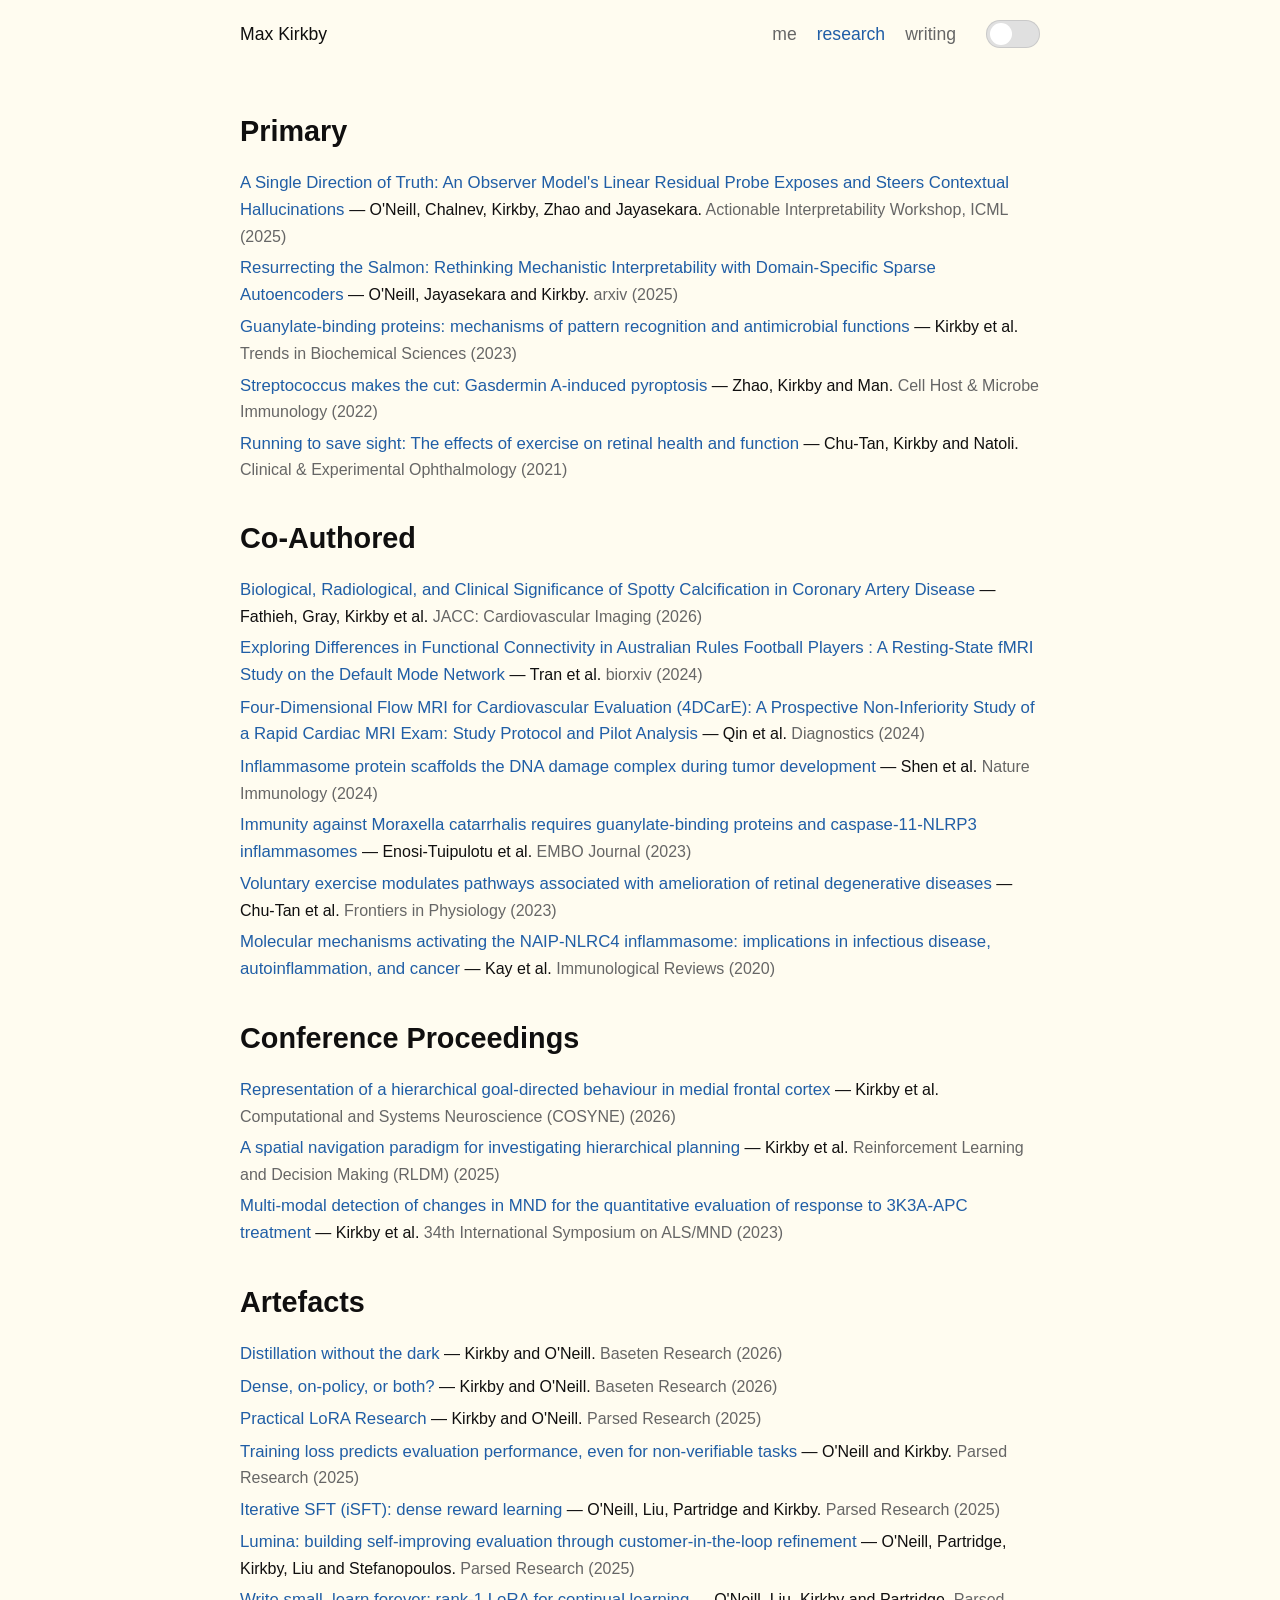
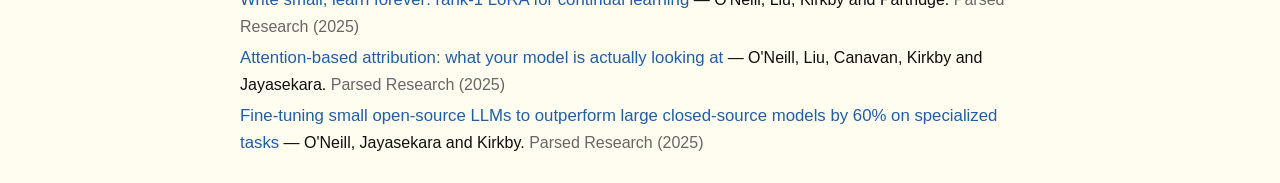
==== research.html @ 0f016e40 "latest co-author" ====
<!DOCTYPE html>
<html lang="en">
<head>
    <meta charset="UTF-8">
    <meta name="viewport" content="width=device-width, initial-scale=1.0">
    <title>Max Kirkby - Research</title>
    <link rel="icon" href="images/dithered-icon.png" type="image/png">
    <style>
        :root {
            --background-color: rgb(255, 252, 240);
            --text-color: rgb(16, 15, 15);
            --link-color: rgb(32, 94, 166);
            --nav-color: #666666;
            --nav-hover-color: rgb(32, 94, 166);
        }
        
        [data-theme="dark"] {
            --background-color: #1f2022;
            --text-color: #e0e0e0;
            --link-color: rgb(94, 151, 218);
            --nav-color: #a0a0a0;
            --nav-hover-color: rgb(94, 151, 218);
        }
        
        body {
            font-family: -apple-system, BlinkMacSystemFont, "Segoe UI", Roboto, Helvetica, Arial, sans-serif;
            background-color: var(--background-color);
            color: var(--text-color);
            line-height: 1.6;
            max-width: 800px;
            margin: 0 auto;
            padding: 20px;
            transition: background-color 0.3s ease, color 0.3s ease;
        }
        
        header {
            display: flex;
            justify-content: space-between;
            align-items: center;
            margin-bottom: 60px;
        }
        
        nav {
            display: flex;
            gap: 20px;
            align-items: center;
        }
        
        nav a {
            color: var(--nav-color);
            text-decoration: none;
            font-size: 1.1rem;
            transition: color 0.3s ease;
        }
        
        nav a:hover {
            color: var(--nav-hover-color);
        }
        
        nav a.active {
            color: var(--nav-hover-color);
            font-weight: 500;
        }
        
        h1 {
            font-size: 2.2rem;
            margin-bottom: 1.5rem;
            font-weight: 600;
        }
        
        h2 {
            font-size: 1.8rem;
            margin-top: 2rem;
            margin-bottom: 1rem;
            font-weight: 600;
        }
        
        h3 {
            font-size: 1.4rem;
            margin-top: 2rem;
            margin-bottom: 0.8rem;
            font-weight: 600;
        }
        
        p {
            margin-bottom: 1.2rem;
            font-size: 1.1rem;
        }
        
        a {
            color: var(--link-color);
            text-decoration: none;
            transition: opacity 0.2s ease;
        }
        
        a:hover {
            opacity: 0.8;
        }
        
        .external-link::after {
            content: "↗";
            display: inline-block;
            margin-left: 3px;
        }
        
        ol, ul {
            padding-left: 2rem;
        }
        
        li {
            margin-bottom: 1.5rem;
        }
        
        /* Compact papers list */
        .papers-list {
            list-style: none;
            padding-left: 0;
            margin: 0.6rem 0 0 0;
        }

        .papers-list li {
            margin: 0.35rem 0;
        }

        .papers-list .title {
            font-size: 1.05rem;
            font-weight: 500;
        }

        .papers-list .meta {
            color: #666;
        }

        [data-theme="dark"] .papers-list .meta {
            color: #aaa;
        }

        .paper-title {
            font-size: 1.2rem;
            font-weight: 500;
            margin-bottom: 0.3rem;
        }
        
        .paper-authors {
            margin-bottom: 0.3rem;
        }
        
        .paper-journal {
            font-style: italic;
            margin-bottom: 0.5rem;
            color: #666;
        }
        
        [data-theme="dark"] .paper-journal {
            color: #aaa;
        }
        
        .download-link {
            display: inline-block;
            margin-top: 0.3rem;
        }
        
        .paper-description {
            color: #666;
            font-size: 1rem;
            margin-top: 0.5rem;
            margin-left: 0.5rem;
        }
        
        [data-theme="dark"] .paper-description {
            color: #aaa;
        }
        
        /* Theme toggle styling */
        .theme-toggle-wrapper {
            position: relative;
            display: inline-block;
            width: 54px;
            height: 28px;
            margin-left: 10px;
        }
        
        .theme-toggle {
            opacity: 0;
            width: 0;
            height: 0;
        }
        
        .toggle-slider {
            position: absolute;
            cursor: pointer;
            top: 0;
            left: 0;
            right: 0;
            bottom: 0;
            background-color: #e0e0e0;
            transition: .4s;
            border-radius: 28px;
            border: 1px solid rgba(0, 0, 0, 0.1);
        }
        
        .toggle-slider:before {
            position: absolute;
            content: "";
            height: 22px;
            width: 22px;
            left: 3px;
            bottom: 2px;
            background-color: white;
            transition: .4s;
            border-radius: 50%;
        }
        
        .theme-toggle:checked + .toggle-slider {
            background-color: #3a3a3a;
        }
        
        .theme-toggle:checked + .toggle-slider:before {
            transform: translateX(26px);
        }
        
        .site-title {
            font-weight: 500;
            font-size: 1.1rem;
        }
        
        .resource-links {
            display: inline-block;
            margin-left: 0.5rem;
        }

        
    </style>
</head>
<body>
    <header>
        <div class="site-title">
            <span>Max Kirkby</span>
        </div>
        <nav>
            <a href="index.html">me</a>
            <a href="research.html" class="active">research</a>
            <a href="#">writing</a>
            <label class="theme-toggle-wrapper">
                <input type="checkbox" class="theme-toggle">
                <span class="toggle-slider"></span>
            </label>
        </nav>
    </header>

    <main>       
        <section>
            <h2>Primary</h2>
            <ul class="papers-list">
                <li>
                    <a class="title" href="https://arxiv.org/abs/2507.23221">A Single Direction of Truth: An Observer Model's Linear Residual Probe Exposes and Steers Contextual Hallucinations
                    </a>
                     — O'Neill, Chalnev, Kirkby, Zhao and Jayasekara. <span class="meta">Actionable Interpretability Workshop, ICML (2025)</span>
                </li>
                <li>
                    <a class="title" href="https://arxiv.org/abs/2508.09363">Resurrecting the Salmon: Rethinking Mechanistic Interpretability with Domain-Specific Sparse Autoencoders</a>
                     — O'Neill, Jayasekara and Kirkby. <span class="meta">arxiv (2025)</span>
                </li>
                <li>
                    <a class="title" href="https://www.cell.com/trends/biochemical-sciences/fulltext/S0968-0004(23)00165-2">Guanylate-binding proteins: mechanisms of pattern recognition and antimicrobial functions</a>
                     — Kirkby et al. <span class="meta">Trends in Biochemical Sciences (2023)</span>
                </li>
                <li>
                    <a class="title" href="https://www.cell.com/cell-host-microbe/fulltext/S1931-3128(22)00133-0">Streptococcus makes the cut: Gasdermin A-induced pyroptosis</a>
                     — Zhao, Kirkby and Man. <span class="meta">Cell Host & Microbe Immunology (2022)</span>
                </li>
                <li>
                    <a class="title" href="https://onlinelibrary.wiley.com/doi/abs/10.1111/ceo.14023">Running to save sight: The effects of exercise on retinal health and function</a>
                     — Chu-Tan, Kirkby and Natoli. <span class="meta">Clinical & Experimental Ophthalmology (2021)</span>
                </li>
            </ul>
        </section>

        <section>
            <h2>Co-Authored</h2>
            <ul class="papers-list">
                <li>
                    <a class="title" href="https://www.sciencedirect.com/science/article/abs/pii/S1936878X26000963">Biological, Radiological, and Clinical Significance of Spotty Calcification in Coronary Artery Disease</a>
                     — Fathieh, Gray, Kirkby et al. <span class="meta">JACC: Cardiovascular Imaging (2026)</span>
                </li>
                <li>
                    <a class="title" href="https://www.biorxiv.org/content/10.1101/2024.09.15.613156v1.abstract">Exploring Differences in Functional Connectivity in Australian Rules Football Players : A Resting-State fMRI Study on the Default Mode Network
                    </a>
                     — Tran et al. <span class="meta">biorxiv (2024)</span>
                </li>

                <li>
                    <a class="title" href="https://pubmed.ncbi.nlm.nih.gov/39594256/#:~:text=Methods%3A%204DCarE%20(4D%2Dflow,(45%2D60%20min).">Four-Dimensional Flow MRI for Cardiovascular Evaluation (4DCarE): A Prospective Non-Inferiority Study of a Rapid Cardiac MRI Exam: Study Protocol and Pilot Analysis</a>
                     — Qin et al. <span class="meta">Diagnostics (2024)</span>
                </li>
                <li>
                    <a class="title" href="https://www.nature.com/articles/s41590-024-01988-6">Inflammasome protein scaffolds the DNA damage complex during tumor development</a>
                     — Shen et al. <span class="meta">Nature Immunology (2024)</span>
                </li>
                <li>
                    <a class="title" href="https://www.embopress.org/doi/full/10.15252/embj.2022112558">Immunity against Moraxella catarrhalis requires guanylate‐binding proteins and caspase‐11‐NLRP3 inflammasomes</a>
                     — Enosi-Tuipulotu et al. <span class="meta">EMBO Journal (2023)</span>
                </li>
                <li>
                    <a class="title" href="https://www.frontiersin.org/journals/physiology/articles/10.3389/fphys.2023.1116898/full">Voluntary exercise modulates pathways associated with amelioration of retinal degenerative diseases</a>
                     — Chu-Tan et al. <span class="meta">Frontiers in Physiology (2023)</span>
                </li>
                <li>
                    <a class="title" href="https://onlinelibrary.wiley.com/doi/abs/10.1111/imr.12906">Molecular mechanisms activating the NAIP‐NLRC4 inflammasome: implications in infectious disease, autoinflammation, and cancer</a>
                     — Kay et al. <span class="meta">Immunological Reviews (2020)</span>
                </li>
            </ul>
        </section>

        <section>
            <h2>Conference Proceedings</h2>
            <ul class="papers-list">
                <li>
                    <a class="title" href="">Representation of a hierarchical goal-directed behaviour in medial frontal cortex</a>
                     — Kirkby et al. <span class="meta">Computational and Systems Neuroscience (COSYNE) (2026)</span>
                </li>
                <li>
                    <a class="title" href="https://rldm.org/">A spatial navigation paradigm for investigating hierarchical planning</a>
                     — Kirkby et al. <span class="meta">Reinforcement Learning and Decision Making (RLDM) (2025)</span>
                </li>
                <li>
                    <a class="title" href="https://symposium.mndassociation.org/wp-content/uploads/2023/11/LOW-RES-FOR-WEBSITE-FINAL.pdf">Multi-modal detection of changes in MND for the quantitative evaluation of response to 3K3A-APC treatment</a>
                     — Kirkby et al. <span class="meta">34th International Symposium on ALS/MND (2023)</span>
                </li>
            </ul>
        </section>

        <section>
            <h2>Artefacts</h2>
            <ul class="papers-list">
                <li>
                    <a class="title" href="https://www.baseten.co/resources/research/distillation-without-the-dark/">Distillation without the dark</a>
                     — Kirkby and O'Neill. <span class="meta">Baseten Research (2026)</span>
                </li>
                <li>
                    <a class="title" href="https://www.baseten.co/research/dense-on-policy-or-both/">Dense, on-policy, or both?</a>
                     — Kirkby and O'Neill. <span class="meta">Baseten Research (2026)</span>
                </li>
                <li>
                    <a class="title" href="https://parsed.com/research/practical-lora-research">Practical LoRA Research</a>
                     — Kirkby and O'Neill. <span class="meta">Parsed Research (2025)</span>
                </li>
                <li>
                    <a class="title" href="https://parsed.com/research/training-loss-predicts-evaluation-performance-even-for-non-verifiable-tasks">Training loss predicts evaluation performance, even for non-verifiable tasks</a>
                     — O'Neill and Kirkby. <span class="meta">Parsed Research (2025)</span>
                </li>
                <li>
                    <a class="title" href="https://parsed.com/research/iterative-sft">Iterative SFT (iSFT): dense reward learning</a>
                     — O'Neill, Liu, Partridge and Kirkby. <span class="meta">Parsed Research (2025)</span>
                </li>
                <li>
                    <a class="title" href="https://parsed.com/research/lumina-building-self-improving-evaluation-through-customer-in-the-loop-refinement">Lumina: building self-improving evaluation through customer-in-the-loop refinement</a>
                     — O'Neill, Partridge, Kirkby, Liu and Stefanopoulos. <span class="meta">Parsed Research (2025)</span>
                </li>
                <li>
                    <a class="title" href="https://parsed.com/research/write-small-learn-forever-rank-1-lora-for-continual-learning">Write small, learn forever: rank-1 LoRA for continual learning</a>
                     — O'Neill, Liu, Kirkby and Partridge. <span class="meta">Parsed Research (2025)</span>
                </li>
                <li>
                    <a class="title" href="https://parsed.com/research/attention-based-attribution-what-your-model-is-actually-looking-at">Attention-based attribution: what your model is actually looking at</a>
                     — O'Neill, Liu, Canavan, Kirkby and Jayasekara. <span class="meta">Parsed Research (2025)</span>
                </li>
                <li>
                    <a class="title" href="https://parsed.com/research/fine-tuning-small-open-source-llms-to-outperform-large-closed-source-models-by-60-on-specialized-tasks">Fine-tuning small open-source LLMs to outperform large closed-source models by 60% on specialized tasks</a>
                     — O'Neill, Jayasekara and Kirkby. <span class="meta">Parsed Research (2025)</span>
                </li>
            </ul>
        </section>
    </main>

    <script>
        const themeToggle = document.querySelector('.theme-toggle');
        
        function setTheme(isDark) {
            if (isDark) {
                document.body.setAttribute('data-theme', 'dark');
                themeToggle.checked = true;
            } else {
                document.body.removeAttribute('data-theme');
                themeToggle.checked = false;
            }
            localStorage.setItem('darkMode', isDark ? 'true' : 'false');
        }
        
        const savedDarkMode = localStorage.getItem('darkMode') === 'true';
        
        setTheme(savedDarkMode);
        
        themeToggle.addEventListener('change', () => {
            setTheme(themeToggle.checked);
        });

        
    </script>
</body>
</html>
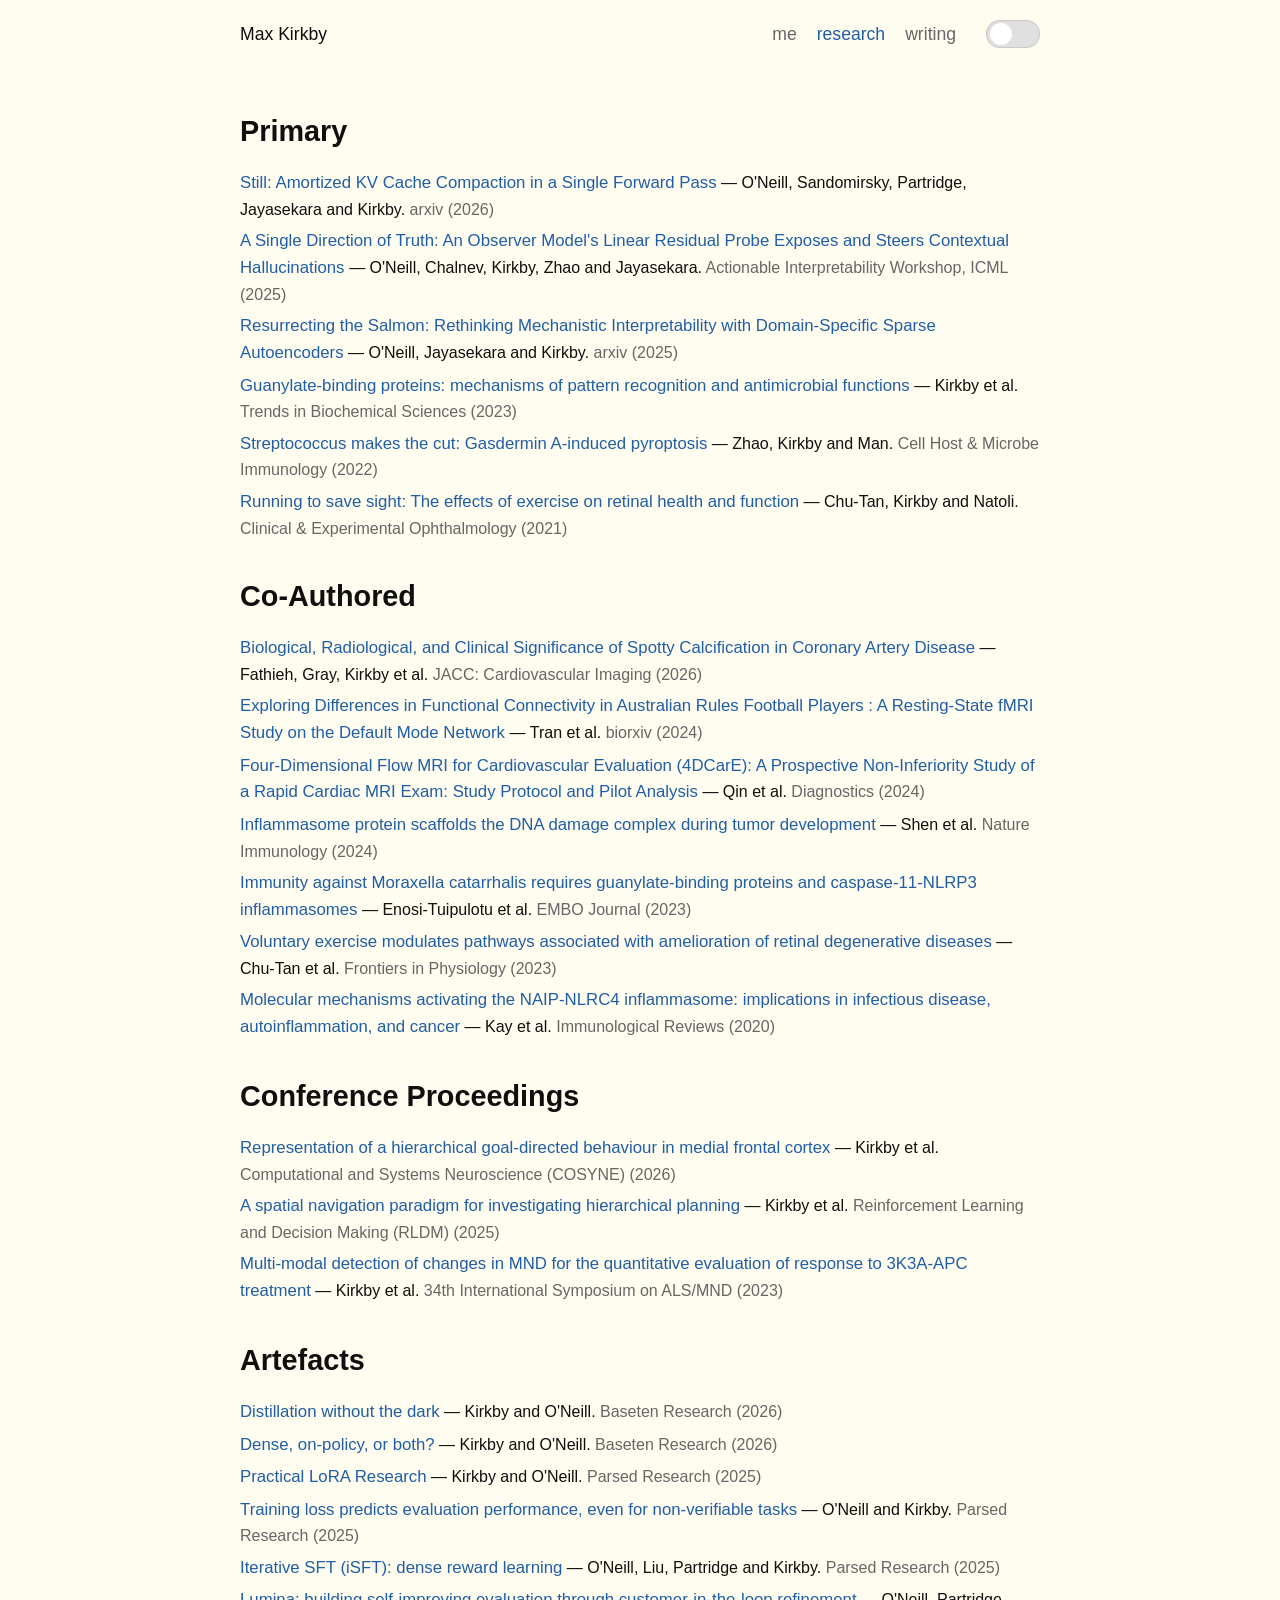
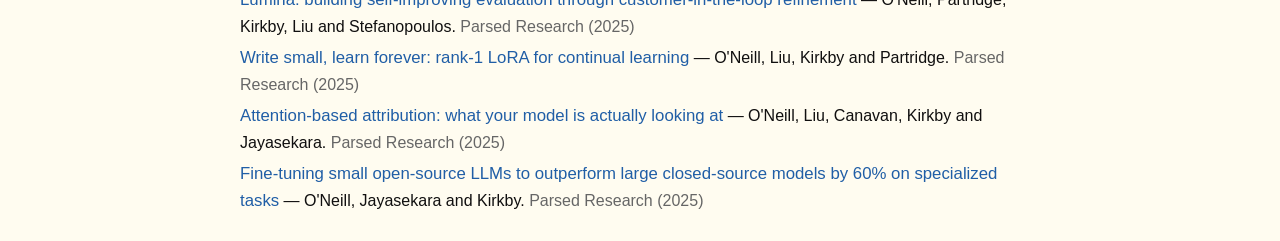
==== commit 2442407a: "Add Still research article" ====
--- a/research.html
+++ b/research.html
@@ -253,6 +253,10 @@
             <h2>Primary</h2>
             <ul class="papers-list">
                 <li>
+                    <a class="title" href="https://arxiv.org/abs/2606.07878">Still: Amortized KV Cache Compaction in a Single Forward Pass</a>
+                     — O'Neill, Sandomirsky, Partridge, Jayasekara and Kirkby. <span class="meta">arxiv (2026)</span>
+                </li>
+                <li>
                     <a class="title" href="https://arxiv.org/abs/2507.23221">A Single Direction of Truth: An Observer Model's Linear Residual Probe Exposes and Steers Contextual Hallucinations
                     </a>
                      — O'Neill, Chalnev, Kirkby, Zhao and Jayasekara. <span class="meta">Actionable Interpretability Workshop, ICML (2025)</span>
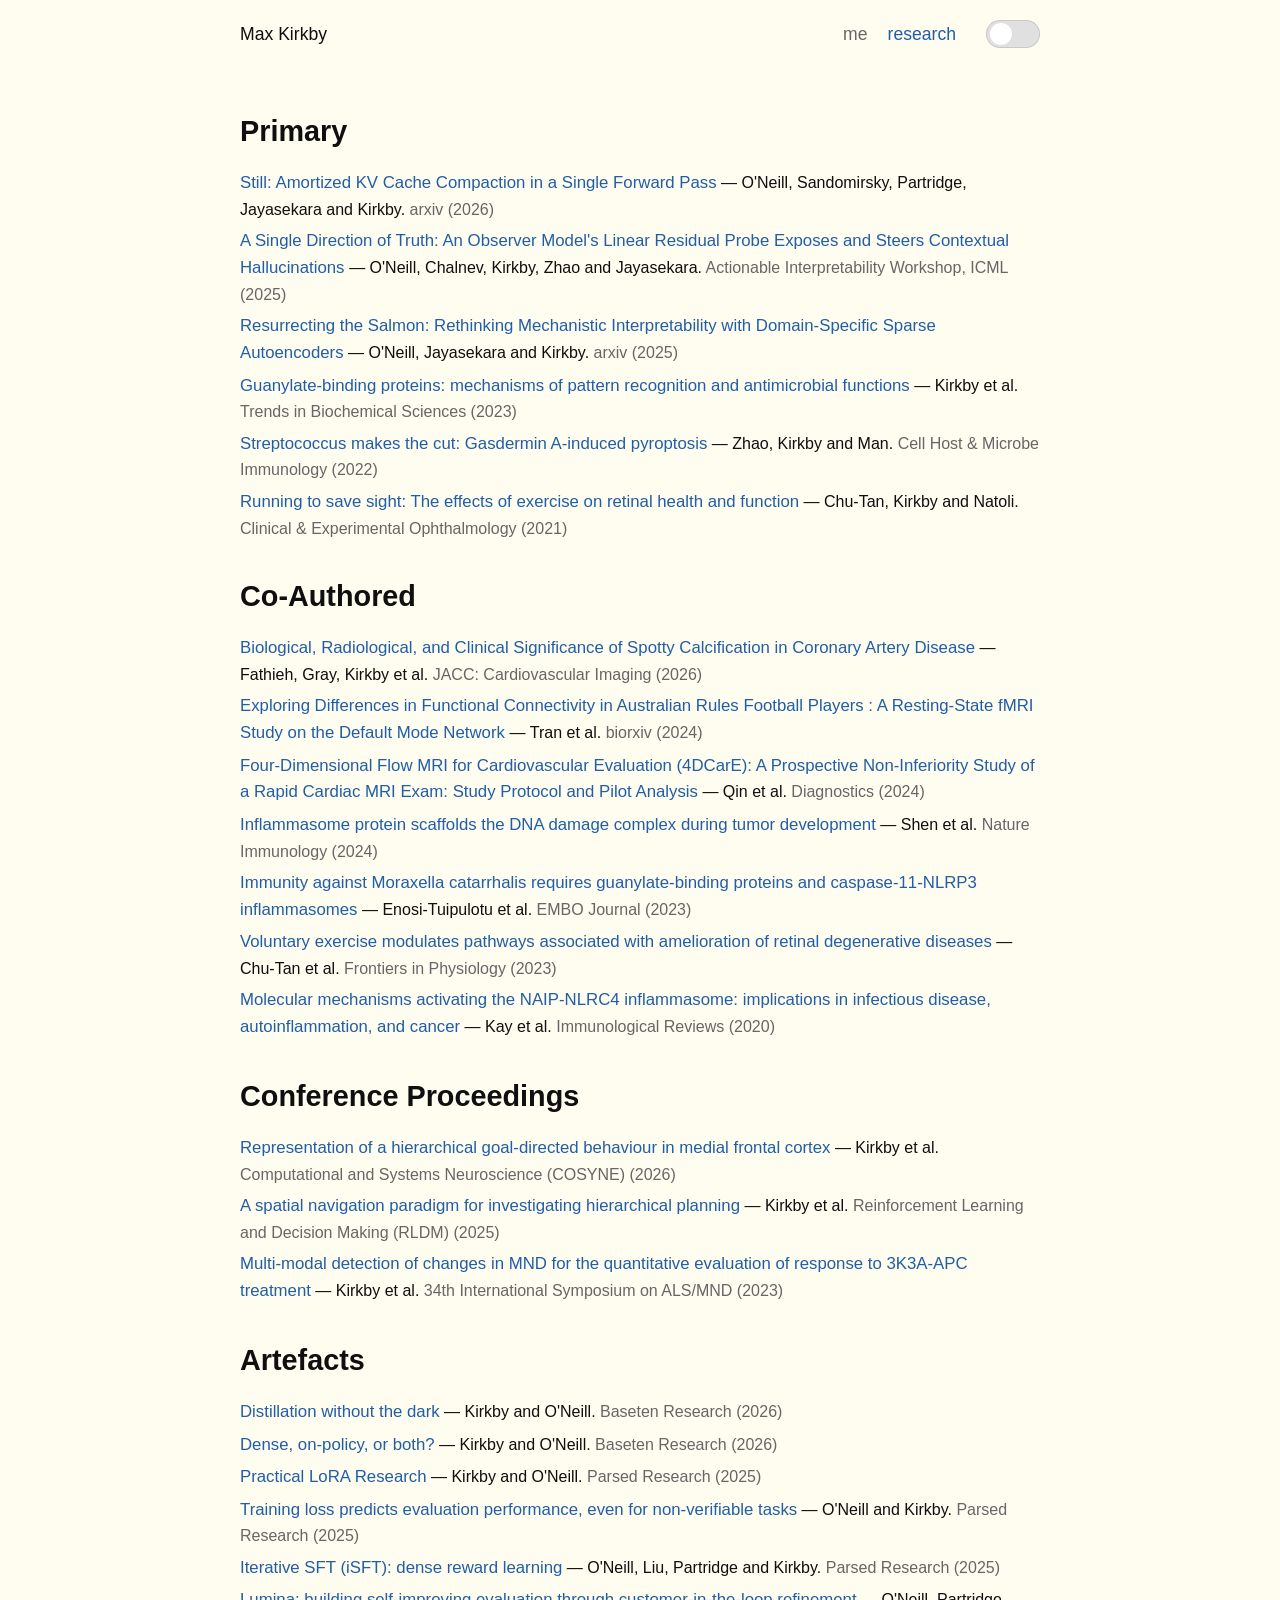
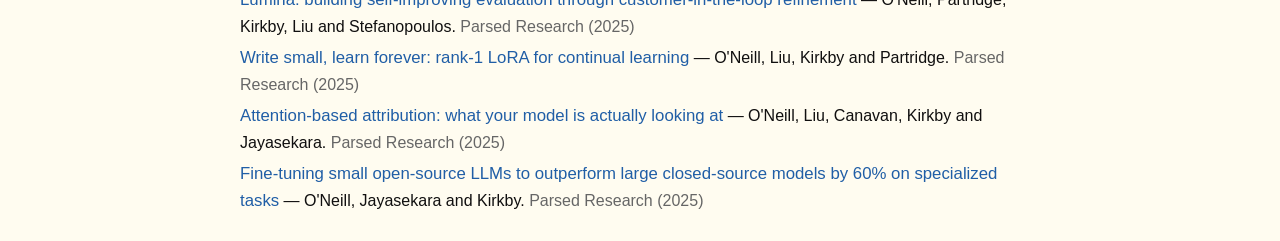
==== commit 9e01c735: "Update personal bio and repair site links" ====
--- a/research.html
+++ b/research.html
@@ -240,7 +240,6 @@
         <nav>
             <a href="index.html">me</a>
             <a href="research.html" class="active">research</a>
-            <a href="#">writing</a>
             <label class="theme-toggle-wrapper">
                 <input type="checkbox" class="theme-toggle">
                 <span class="toggle-slider"></span>
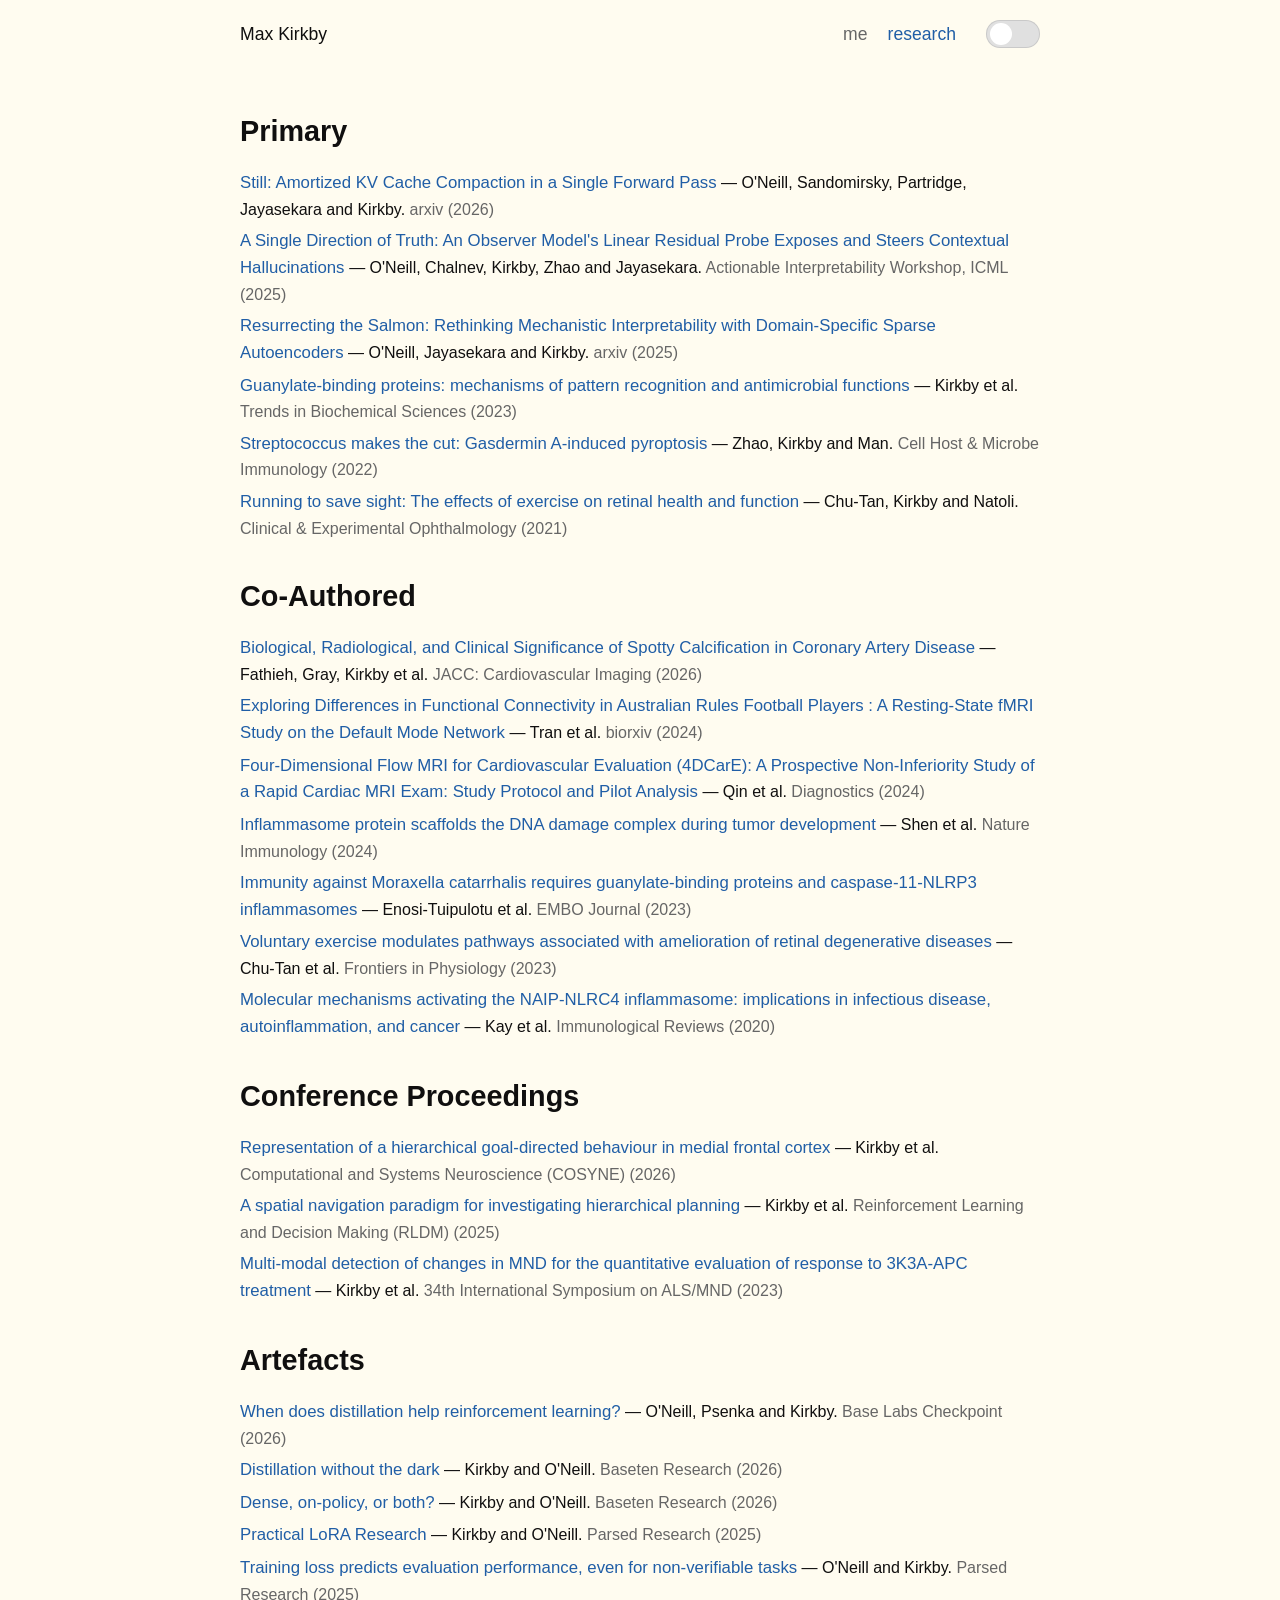
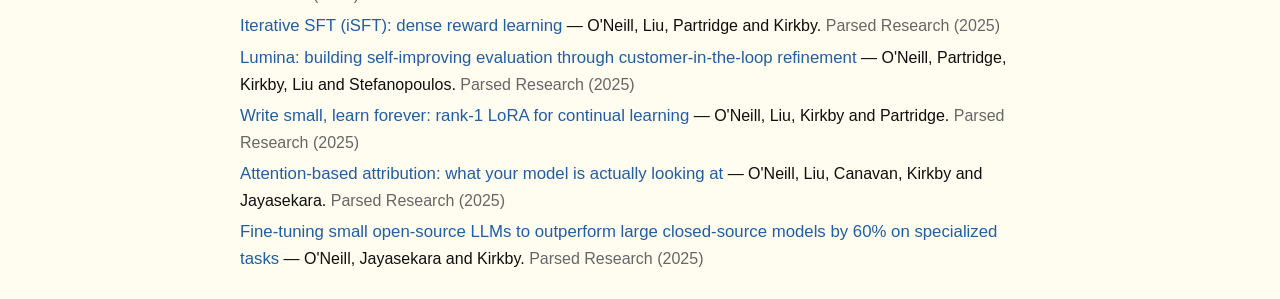
==== commit 4464ac7b: "Add Base Labs distillation checkpoint to artefacts" ====
--- a/research.html
+++ b/research.html
@@ -337,6 +337,10 @@
             <h2>Artefacts</h2>
             <ul class="papers-list">
                 <li>
+                    <a class="title" href="https://labs.baseten.co/articles/when-does-distillation-help-reinforcement-learning">When does distillation help reinforcement learning?</a>
+                     — O'Neill, Psenka and Kirkby. <span class="meta">Base Labs Checkpoint (2026)</span>
+                </li>
+                <li>
                     <a class="title" href="https://www.baseten.co/resources/research/distillation-without-the-dark/">Distillation without the dark</a>
                      — Kirkby and O'Neill. <span class="meta">Baseten Research (2026)</span>
                 </li>
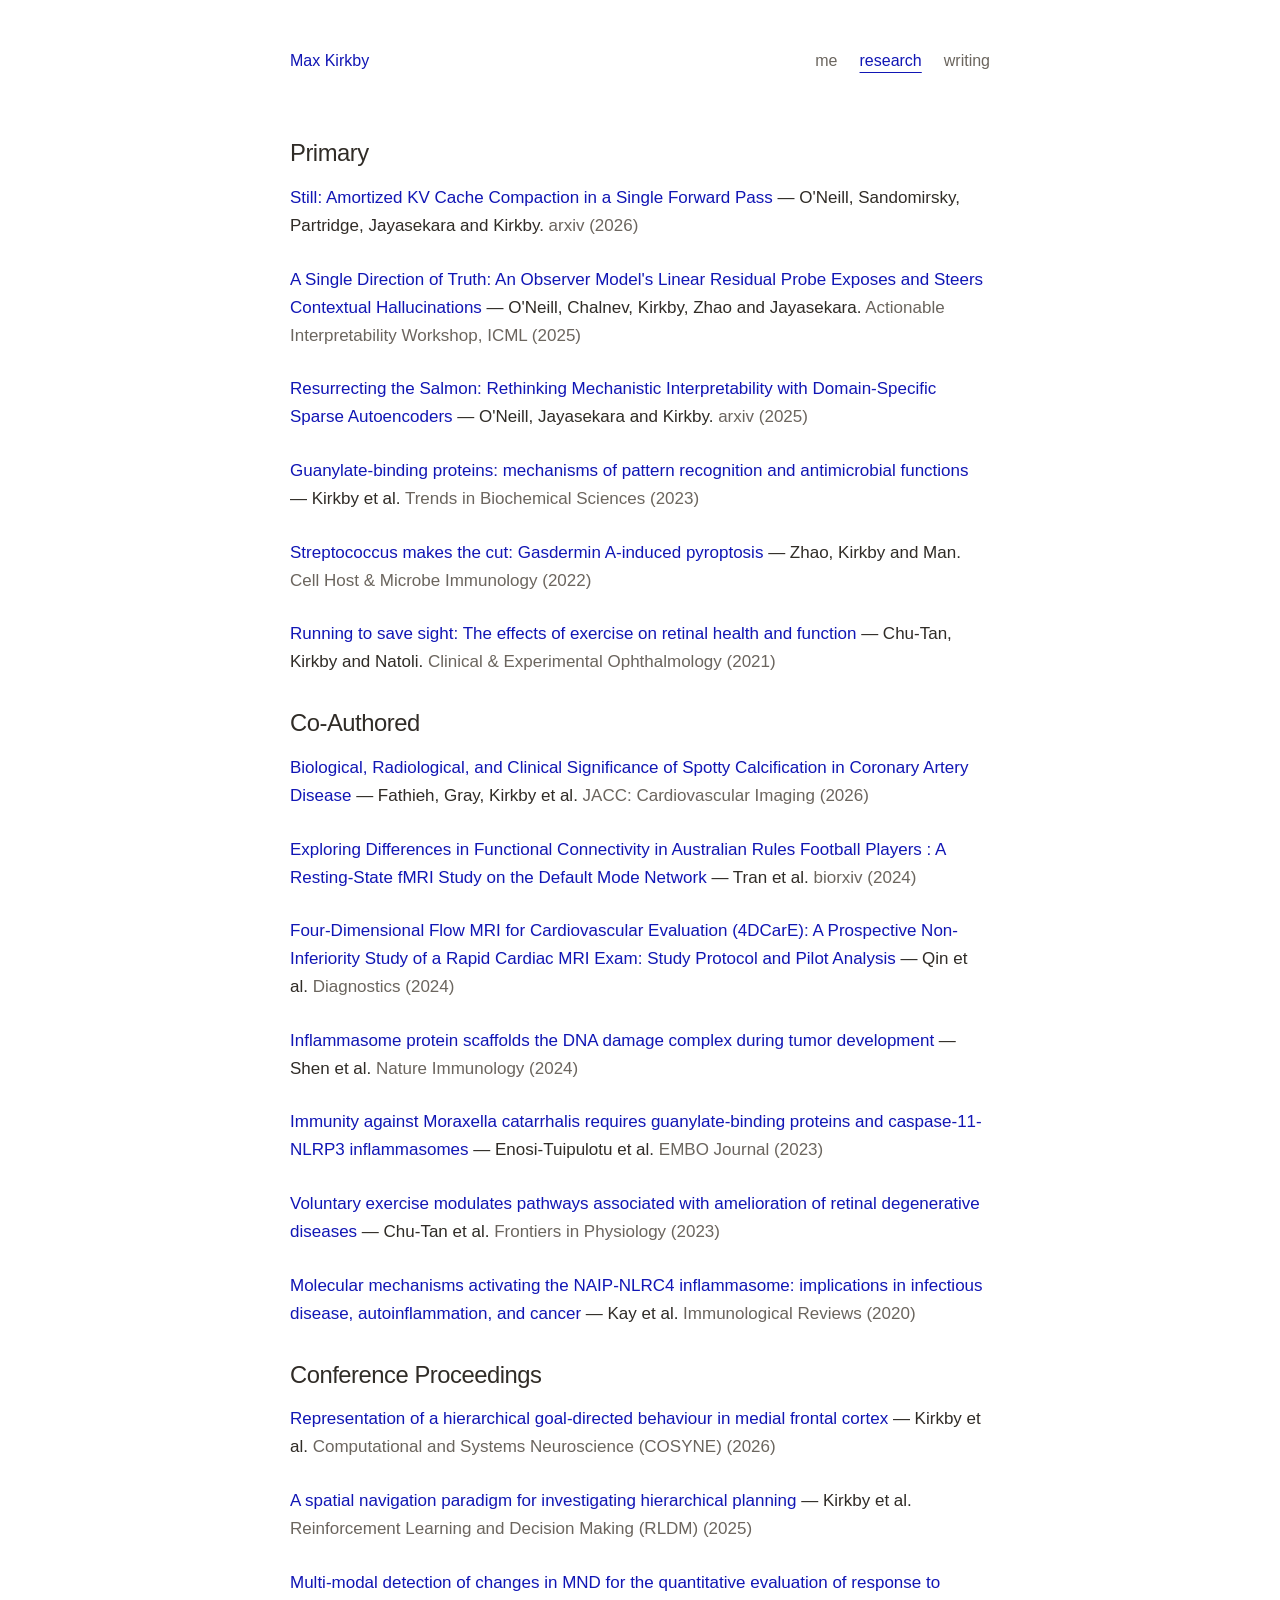
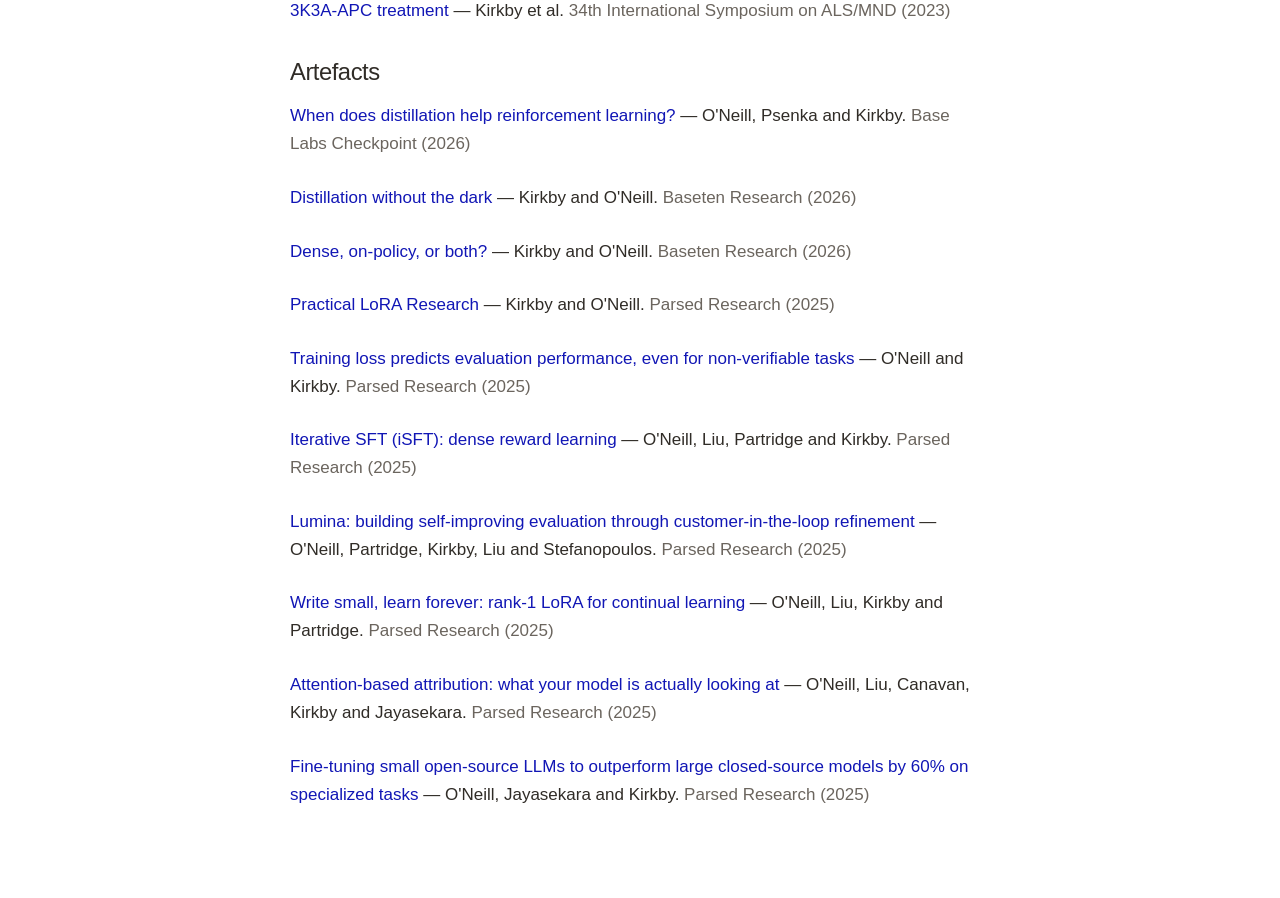
==== commit f72832c0: "Simplify site styling and replace social links with icons" ====
--- a/research.html
+++ b/research.html
@@ -5,245 +5,17 @@
     <meta name="viewport" content="width=device-width, initial-scale=1.0">
     <title>Max Kirkby - Research</title>
     <link rel="icon" href="images/dithered-icon.png" type="image/png">
-    <style>
-        :root {
-            --background-color: rgb(255, 252, 240);
-            --text-color: rgb(16, 15, 15);
-            --link-color: rgb(32, 94, 166);
-            --nav-color: #666666;
-            --nav-hover-color: rgb(32, 94, 166);
-        }
-        
-        [data-theme="dark"] {
-            --background-color: #1f2022;
-            --text-color: #e0e0e0;
-            --link-color: rgb(94, 151, 218);
-            --nav-color: #a0a0a0;
-            --nav-hover-color: rgb(94, 151, 218);
-        }
-        
-        body {
-            font-family: -apple-system, BlinkMacSystemFont, "Segoe UI", Roboto, Helvetica, Arial, sans-serif;
-            background-color: var(--background-color);
-            color: var(--text-color);
-            line-height: 1.6;
-            max-width: 800px;
-            margin: 0 auto;
-            padding: 20px;
-            transition: background-color 0.3s ease, color 0.3s ease;
-        }
-        
-        header {
-            display: flex;
-            justify-content: space-between;
-            align-items: center;
-            margin-bottom: 60px;
-        }
-        
-        nav {
-            display: flex;
-            gap: 20px;
-            align-items: center;
-        }
-        
-        nav a {
-            color: var(--nav-color);
-            text-decoration: none;
-            font-size: 1.1rem;
-            transition: color 0.3s ease;
-        }
-        
-        nav a:hover {
-            color: var(--nav-hover-color);
-        }
-        
-        nav a.active {
-            color: var(--nav-hover-color);
-            font-weight: 500;
-        }
-        
-        h1 {
-            font-size: 2.2rem;
-            margin-bottom: 1.5rem;
-            font-weight: 600;
-        }
-        
-        h2 {
-            font-size: 1.8rem;
-            margin-top: 2rem;
-            margin-bottom: 1rem;
-            font-weight: 600;
-        }
-        
-        h3 {
-            font-size: 1.4rem;
-            margin-top: 2rem;
-            margin-bottom: 0.8rem;
-            font-weight: 600;
-        }
-        
-        p {
-            margin-bottom: 1.2rem;
-            font-size: 1.1rem;
-        }
-        
-        a {
-            color: var(--link-color);
-            text-decoration: none;
-            transition: opacity 0.2s ease;
-        }
-        
-        a:hover {
-            opacity: 0.8;
-        }
-        
-        .external-link::after {
-            content: "↗";
-            display: inline-block;
-            margin-left: 3px;
-        }
-        
-        ol, ul {
-            padding-left: 2rem;
-        }
-        
-        li {
-            margin-bottom: 1.5rem;
-        }
-        
-        /* Compact papers list */
-        .papers-list {
-            list-style: none;
-            padding-left: 0;
-            margin: 0.6rem 0 0 0;
-        }
-
-        .papers-list li {
-            margin: 0.35rem 0;
-        }
-
-        .papers-list .title {
-            font-size: 1.05rem;
-            font-weight: 500;
-        }
-
-        .papers-list .meta {
-            color: #666;
-        }
-
-        [data-theme="dark"] .papers-list .meta {
-            color: #aaa;
-        }
-
-        .paper-title {
-            font-size: 1.2rem;
-            font-weight: 500;
-            margin-bottom: 0.3rem;
-        }
-        
-        .paper-authors {
-            margin-bottom: 0.3rem;
-        }
-        
-        .paper-journal {
-            font-style: italic;
-            margin-bottom: 0.5rem;
-            color: #666;
-        }
-        
-        [data-theme="dark"] .paper-journal {
-            color: #aaa;
-        }
-        
-        .download-link {
-            display: inline-block;
-            margin-top: 0.3rem;
-        }
-        
-        .paper-description {
-            color: #666;
-            font-size: 1rem;
-            margin-top: 0.5rem;
-            margin-left: 0.5rem;
-        }
-        
-        [data-theme="dark"] .paper-description {
-            color: #aaa;
-        }
-        
-        /* Theme toggle styling */
-        .theme-toggle-wrapper {
-            position: relative;
-            display: inline-block;
-            width: 54px;
-            height: 28px;
-            margin-left: 10px;
-        }
-        
-        .theme-toggle {
-            opacity: 0;
-            width: 0;
-            height: 0;
-        }
-        
-        .toggle-slider {
-            position: absolute;
-            cursor: pointer;
-            top: 0;
-            left: 0;
-            right: 0;
-            bottom: 0;
-            background-color: #e0e0e0;
-            transition: .4s;
-            border-radius: 28px;
-            border: 1px solid rgba(0, 0, 0, 0.1);
-        }
-        
-        .toggle-slider:before {
-            position: absolute;
-            content: "";
-            height: 22px;
-            width: 22px;
-            left: 3px;
-            bottom: 2px;
-            background-color: white;
-            transition: .4s;
-            border-radius: 50%;
-        }
-        
-        .theme-toggle:checked + .toggle-slider {
-            background-color: #3a3a3a;
-        }
-        
-        .theme-toggle:checked + .toggle-slider:before {
-            transform: translateX(26px);
-        }
-        
-        .site-title {
-            font-weight: 500;
-            font-size: 1.1rem;
-        }
-        
-        .resource-links {
-            display: inline-block;
-            margin-left: 0.5rem;
-        }
-
-        
-    </style>
+    <link rel="stylesheet" href="site.css">
 </head>
 <body>
     <header>
         <div class="site-title">
             <span>Max Kirkby</span>
         </div>
-        <nav>
+        <nav aria-label="Main navigation">
             <a href="index.html">me</a>
-            <a href="research.html" class="active">research</a>
-            <label class="theme-toggle-wrapper">
-                <input type="checkbox" class="theme-toggle">
-                <span class="toggle-slider"></span>
-            </label>
+            <a href="research.html" class="active" aria-current="page">research</a>
+            <a href="writing.html">writing</a>
         </nav>
     </header>
 
@@ -380,29 +152,5 @@
         </section>
     </main>
 
-    <script>
-        const themeToggle = document.querySelector('.theme-toggle');
-        
-        function setTheme(isDark) {
-            if (isDark) {
-                document.body.setAttribute('data-theme', 'dark');
-                themeToggle.checked = true;
-            } else {
-                document.body.removeAttribute('data-theme');
-                themeToggle.checked = false;
-            }
-            localStorage.setItem('darkMode', isDark ? 'true' : 'false');
-        }
-        
-        const savedDarkMode = localStorage.getItem('darkMode') === 'true';
-        
-        setTheme(savedDarkMode);
-        
-        themeToggle.addEventListener('change', () => {
-            setTheme(themeToggle.checked);
-        });
-
-        
-    </script>
 </body>
 </html>
--- a/site.css
+++ b/site.css
@@ -0,0 +1,106 @@
+:root {
+    color-scheme: light;
+    --background-color: #fff;
+    --text-color: #302c27;
+    --link-color: #1116b5;
+    --muted-color: #6b655e;
+    --rule-color: #302c2726;
+}
+
+body {
+    font-family: -apple-system, BlinkMacSystemFont, "Segoe UI", sans-serif;
+    font-size: 17px;
+    line-height: 1.65;
+    max-width: 700px;
+    margin: 0 auto;
+    padding: 48px 28px 64px;
+    background: var(--background-color);
+    color: var(--text-color);
+}
+
+body > header {
+    display: flex;
+    justify-content: space-between;
+    align-items: center;
+    gap: 24px;
+    margin-bottom: 64px;
+}
+
+.site-title { color: var(--link-color); font-size: 16px; font-weight: 500; }
+nav { display: flex; align-items: center; gap: 22px; }
+nav a { color: var(--muted-color); font-size: 16px; }
+nav a.active { color: var(--link-color); text-decoration: underline; text-underline-offset: 6px; }
+h1, h2, h3 { font-weight: 500; letter-spacing: -.02em; line-height: 1.25; }
+h1 { font-size: 1.9em; margin: 0 0 1.2rem; }
+h2 { font-size: 1.4em; margin: 2rem 0 1rem; }
+h3 { font-size: 1.15em; margin: .2rem 0 .4rem; }
+main > section:first-child > h2 { margin-top: 0; }
+p { margin: 0 0 1.35em; }
+a { color: var(--link-color); text-decoration: none; text-underline-offset: 3px; }
+a:hover { text-decoration: underline; }
+a:focus-visible { outline: 2px solid var(--link-color); outline-offset: 4px; }
+
+.name-highlight { position: relative; display: inline-block; }
+.hover-photo {
+    position: absolute;
+    width: 105px;
+    height: 105px;
+    border-radius: 50%;
+    overflow: hidden;
+    top: -125px;
+    left: 50%;
+    transform: translateX(-50%);
+    opacity: 0;
+    pointer-events: none;
+    transition: opacity .2s ease;
+}
+.hover-photo img { width: 100%; height: 100%; object-fit: cover; }
+.name-highlight:hover > .hover-photo { opacity: 1; }
+
+.social-links { display: flex; flex-wrap: wrap; gap: 12px; margin-top: 30px; margin-left: -10px; }
+.social-link {
+    display: inline-flex;
+    align-items: center;
+    justify-content: center;
+    position: relative;
+    width: 44px;
+    height: 44px;
+    border-radius: 6px;
+    color: var(--link-color);
+}
+.social-link svg { display: block; width: 22px; height: 22px; fill: currentColor; }
+.social-link:hover, .social-link:focus-visible { background: #1116b508; text-decoration: none; }
+
+.papers-list { list-style: none; padding: 0; margin: .6rem 0 0; }
+.papers-list li { margin-bottom: 1.5em; }
+.papers-list .title { font-weight: 500; }
+.papers-list .meta { color: var(--muted-color); }
+
+.writing-intro { margin-bottom: 3rem; }
+.writing-intro p, .post-summary, .post-date, .post-state, .post-kicker, .post-dek, .post-meta {
+    color: var(--muted-color);
+}
+.post-list { border-top: 1px solid var(--rule-color); }
+.post-item { display: grid; grid-template-columns: 130px 1fr; gap: 24px; padding: 1.6rem 0; border-bottom: 1px solid var(--rule-color); }
+.post-date { font-size: .95rem; padding-top: .22rem; }
+.post-summary { margin: 0; }
+.post-state { display: inline-block; margin-top: .75rem; font-size: .95rem; }
+.back-link { display: inline-block; margin-bottom: 2rem; color: var(--muted-color); font-size: 1rem; }
+.post-header { padding-bottom: 1.6rem; margin-bottom: 2rem; border-bottom: 1px solid var(--rule-color); }
+.post-header h1 { margin-bottom: 1rem; }
+.post-kicker { margin-bottom: .55rem; font-size: .95rem; }
+.post-dek { font-size: 1.1em; margin-bottom: 1rem; }
+.post-meta { font-size: .95rem; }
+.draft-note { border-left: 3px solid var(--link-color); padding: .9rem 1rem; margin-bottom: 2rem; }
+
+@media (max-width: 520px) {
+    body { padding: 26px 22px 44px; }
+    body > header { align-items: baseline; flex-wrap: wrap; gap: 14px; margin-bottom: 42px; }
+    nav { gap: 18px; }
+    .site-title, nav a { font-size: 15px; }
+    .post-item { grid-template-columns: 1fr; gap: 6px; }
+}
+
+@media (prefers-reduced-motion: reduce) {
+    .hover-photo { transition: none; }
+}
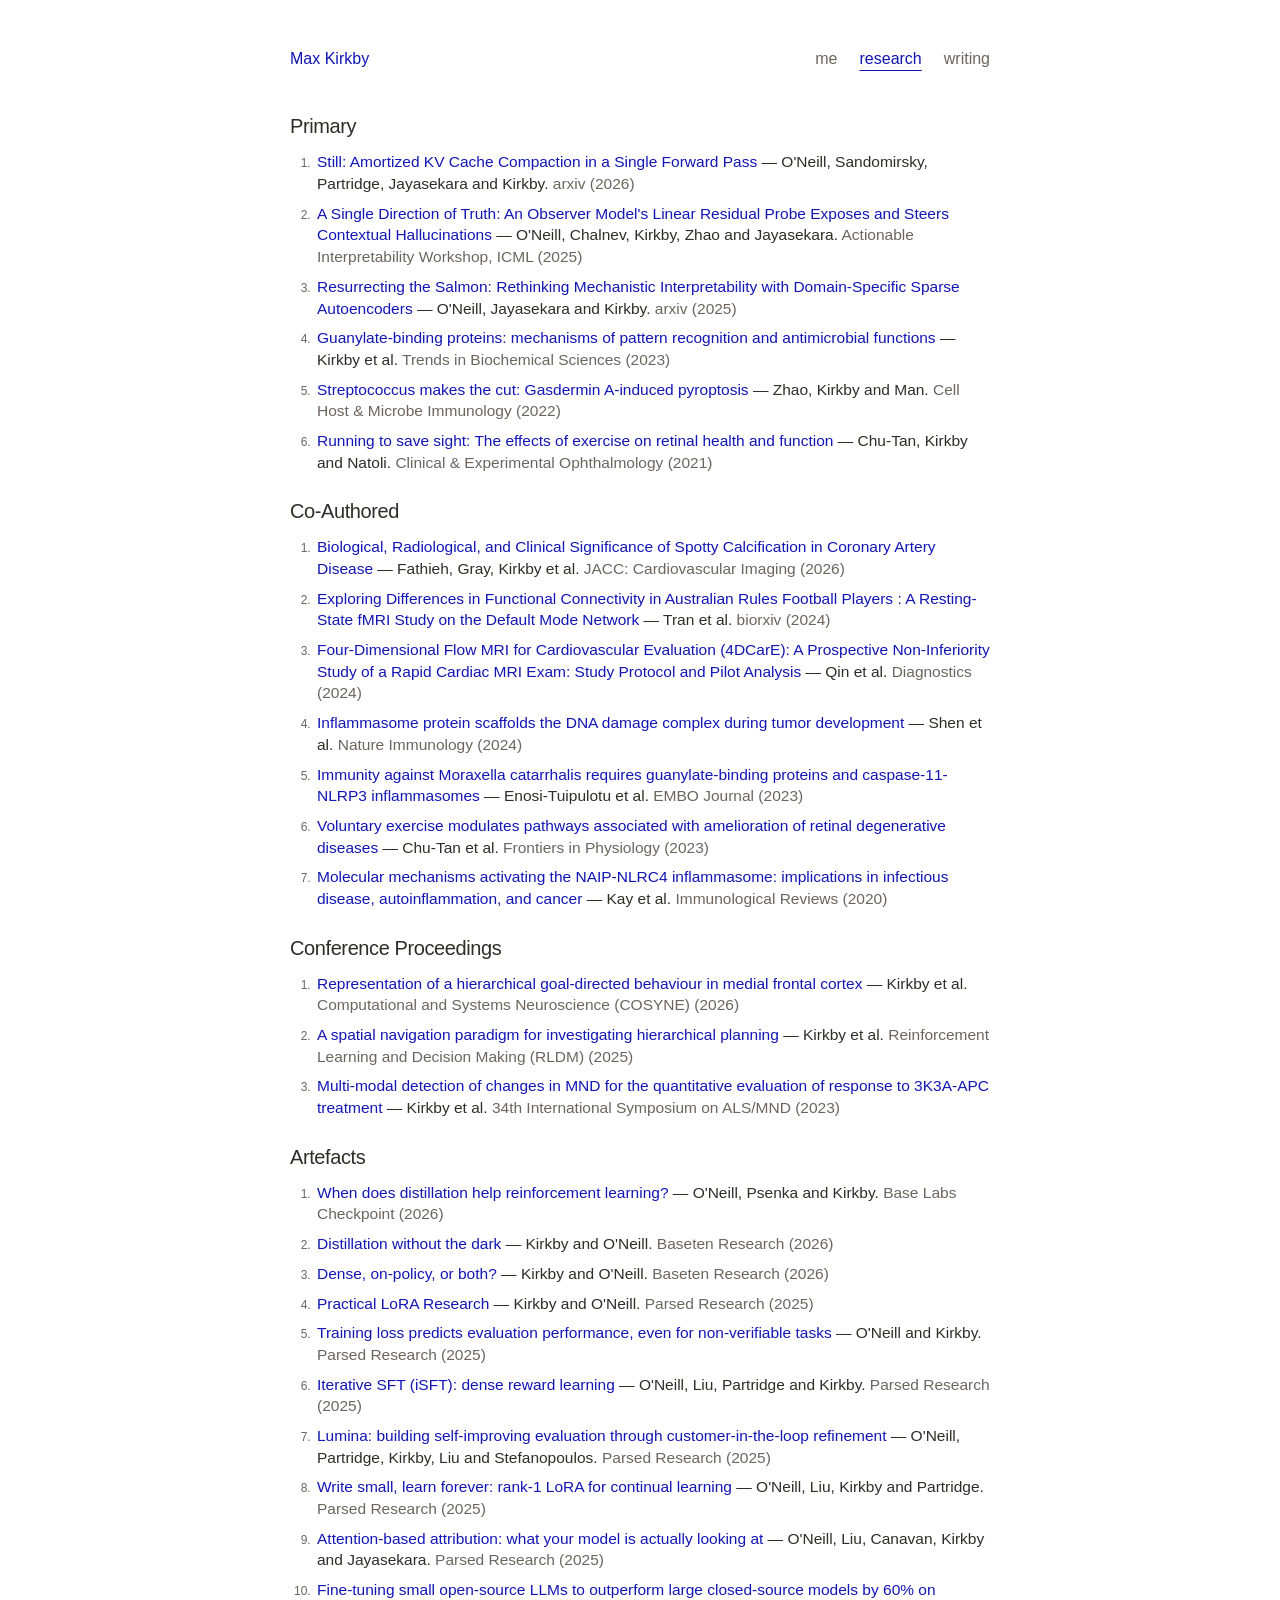
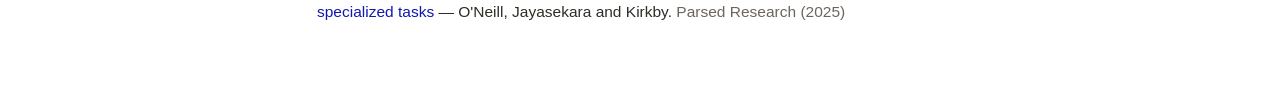
==== commit 44695c17: "Use compact numbered lists for research publications" ====
--- a/research.html
+++ b/research.html
@@ -7,7 +7,7 @@
     <link rel="icon" href="images/dithered-icon.png" type="image/png">
     <link rel="stylesheet" href="site.css">
 </head>
-<body>
+<body class="research">
     <header>
         <div class="site-title">
             <span>Max Kirkby</span>
@@ -22,7 +22,7 @@
     <main>       
         <section>
             <h2>Primary</h2>
-            <ul class="papers-list">
+            <ol class="papers-list">
                 <li>
                     <a class="title" href="https://arxiv.org/abs/2606.07878">Still: Amortized KV Cache Compaction in a Single Forward Pass</a>
                      — O'Neill, Sandomirsky, Partridge, Jayasekara and Kirkby. <span class="meta">arxiv (2026)</span>
@@ -48,12 +48,12 @@
                     <a class="title" href="https://onlinelibrary.wiley.com/doi/abs/10.1111/ceo.14023">Running to save sight: The effects of exercise on retinal health and function</a>
                      — Chu-Tan, Kirkby and Natoli. <span class="meta">Clinical & Experimental Ophthalmology (2021)</span>
                 </li>
-            </ul>
+            </ol>
         </section>
 
         <section>
             <h2>Co-Authored</h2>
-            <ul class="papers-list">
+            <ol class="papers-list">
                 <li>
                     <a class="title" href="https://www.sciencedirect.com/science/article/abs/pii/S1936878X26000963">Biological, Radiological, and Clinical Significance of Spotty Calcification in Coronary Artery Disease</a>
                      — Fathieh, Gray, Kirkby et al. <span class="meta">JACC: Cardiovascular Imaging (2026)</span>
@@ -84,12 +84,12 @@
                     <a class="title" href="https://onlinelibrary.wiley.com/doi/abs/10.1111/imr.12906">Molecular mechanisms activating the NAIP‐NLRC4 inflammasome: implications in infectious disease, autoinflammation, and cancer</a>
                      — Kay et al. <span class="meta">Immunological Reviews (2020)</span>
                 </li>
-            </ul>
+            </ol>
         </section>
 
         <section>
             <h2>Conference Proceedings</h2>
-            <ul class="papers-list">
+            <ol class="papers-list">
                 <li>
                     <a class="title" href="">Representation of a hierarchical goal-directed behaviour in medial frontal cortex</a>
                      — Kirkby et al. <span class="meta">Computational and Systems Neuroscience (COSYNE) (2026)</span>
@@ -102,12 +102,12 @@
                     <a class="title" href="https://symposium.mndassociation.org/wp-content/uploads/2023/11/LOW-RES-FOR-WEBSITE-FINAL.pdf">Multi-modal detection of changes in MND for the quantitative evaluation of response to 3K3A-APC treatment</a>
                      — Kirkby et al. <span class="meta">34th International Symposium on ALS/MND (2023)</span>
                 </li>
-            </ul>
+            </ol>
         </section>
 
         <section>
             <h2>Artefacts</h2>
-            <ul class="papers-list">
+            <ol class="papers-list">
                 <li>
                     <a class="title" href="https://labs.baseten.co/articles/when-does-distillation-help-reinforcement-learning">When does distillation help reinforcement learning?</a>
                      — O'Neill, Psenka and Kirkby. <span class="meta">Base Labs Checkpoint (2026)</span>
@@ -148,7 +148,7 @@
                     <a class="title" href="https://parsed.com/research/fine-tuning-small-open-source-llms-to-outperform-large-closed-source-models-by-60-on-specialized-tasks">Fine-tuning small open-source LLMs to outperform large closed-source models by 60% on specialized tasks</a>
                      — O'Neill, Jayasekara and Kirkby. <span class="meta">Parsed Research (2025)</span>
                 </li>
-            </ul>
+            </ol>
         </section>
     </main>
 
--- a/site.css
+++ b/site.css
@@ -71,8 +71,13 @@
 .social-link svg { display: block; width: 22px; height: 22px; fill: currentColor; }
 .social-link:hover, .social-link:focus-visible { background: #1116b508; text-decoration: none; }
 
-.papers-list { list-style: none; padding: 0; margin: .6rem 0 0; }
-.papers-list li { margin-bottom: 1.5em; }
+.research { font-size: 15.5px; line-height: 1.4; }
+.research > header { margin-bottom: 44px; }
+.research h2 { font-size: 20px; margin: 26px 0 12px; }
+.research main > section:first-child > h2 { margin-top: 0; }
+.papers-list { list-style: decimal; padding-left: 24px; margin: 0; }
+.papers-list li { padding-left: 3px; margin-bottom: 8px; }
+.papers-list li::marker { color: var(--muted-color); font-size: 12px; font-variant-numeric: tabular-nums; }
 .papers-list .title { font-weight: 500; }
 .papers-list .meta { color: var(--muted-color); }
 
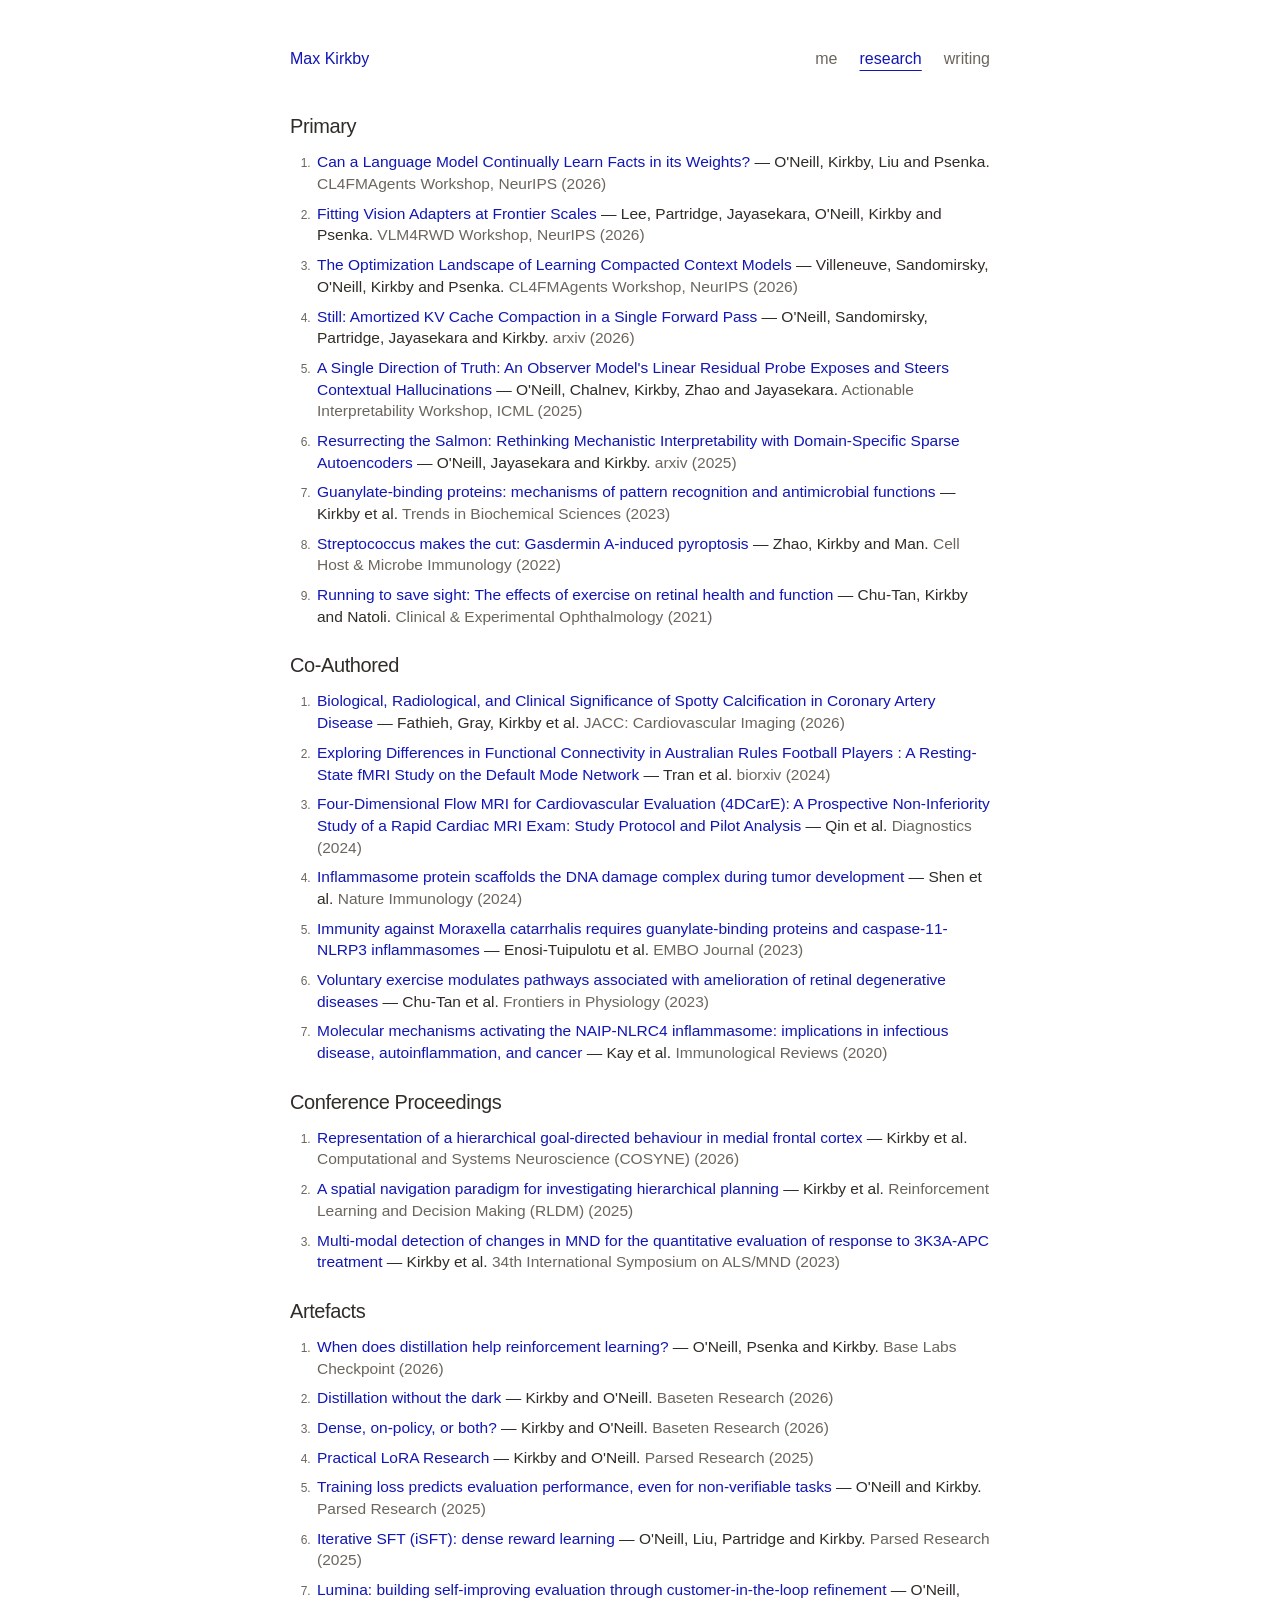
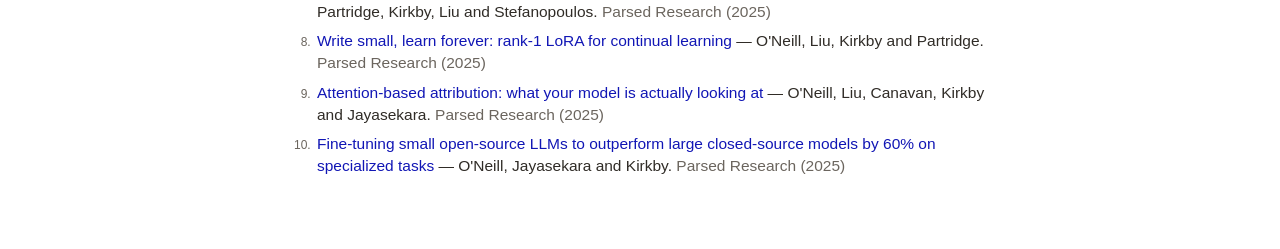
==== commit 0fa0677e: "Add latest workshop papers to Primary research" ====
--- a/research.html
+++ b/research.html
@@ -15,7 +15,7 @@
         <nav aria-label="Main navigation">
             <a href="index.html">me</a>
             <a href="research.html" class="active" aria-current="page">research</a>
-            <a href="writing.html">writing</a>
+            <a href="#" aria-disabled="true" onclick="return false;">writing</a>
         </nav>
     </header>
 
@@ -23,6 +23,18 @@
         <section>
             <h2>Primary</h2>
             <ol class="papers-list">
+                <li>
+                    <a class="title" href="https://openreview.net/forum?id=0uTGGKnTkc">Can a Language Model Continually Learn Facts in its Weights?</a>
+                     — O'Neill, Kirkby, Liu and Psenka. <span class="meta">CL4FMAgents Workshop, NeurIPS (2026)</span>
+                </li>
+                <li>
+                    <a class="title" href="https://openreview.net/forum?id=ZNIA5H1ceC">Fitting Vision Adapters at Frontier Scales</a>
+                     — Lee, Partridge, Jayasekara, O'Neill, Kirkby and Psenka. <span class="meta">VLM4RWD Workshop, NeurIPS (2026)</span>
+                </li>
+                <li>
+                    <a class="title" href="https://openreview.net/forum?id=rU9vaYxJeB">The Optimization Landscape of Learning Compacted Context Models</a>
+                     — Villeneuve, Sandomirsky, O'Neill, Kirkby and Psenka. <span class="meta">CL4FMAgents Workshop, NeurIPS (2026)</span>
+                </li>
                 <li>
                     <a class="title" href="https://arxiv.org/abs/2606.07878">Still: Amortized KV Cache Compaction in a Single Forward Pass</a>
                      — O'Neill, Sandomirsky, Partridge, Jayasekara and Kirkby. <span class="meta">arxiv (2026)</span>
--- a/site.css
+++ b/site.css
@@ -81,29 +81,11 @@
 .papers-list .title { font-weight: 500; }
 .papers-list .meta { color: var(--muted-color); }
 
-.writing-intro { margin-bottom: 3rem; }
-.writing-intro p, .post-summary, .post-date, .post-state, .post-kicker, .post-dek, .post-meta {
-    color: var(--muted-color);
-}
-.post-list { border-top: 1px solid var(--rule-color); }
-.post-item { display: grid; grid-template-columns: 130px 1fr; gap: 24px; padding: 1.6rem 0; border-bottom: 1px solid var(--rule-color); }
-.post-date { font-size: .95rem; padding-top: .22rem; }
-.post-summary { margin: 0; }
-.post-state { display: inline-block; margin-top: .75rem; font-size: .95rem; }
-.back-link { display: inline-block; margin-bottom: 2rem; color: var(--muted-color); font-size: 1rem; }
-.post-header { padding-bottom: 1.6rem; margin-bottom: 2rem; border-bottom: 1px solid var(--rule-color); }
-.post-header h1 { margin-bottom: 1rem; }
-.post-kicker { margin-bottom: .55rem; font-size: .95rem; }
-.post-dek { font-size: 1.1em; margin-bottom: 1rem; }
-.post-meta { font-size: .95rem; }
-.draft-note { border-left: 3px solid var(--link-color); padding: .9rem 1rem; margin-bottom: 2rem; }
-
 @media (max-width: 520px) {
     body { padding: 26px 22px 44px; }
     body > header { align-items: baseline; flex-wrap: wrap; gap: 14px; margin-bottom: 42px; }
     nav { gap: 18px; }
     .site-title, nav a { font-size: 15px; }
-    .post-item { grid-template-columns: 1fr; gap: 6px; }
 }
 
 @media (prefers-reduced-motion: reduce) {
